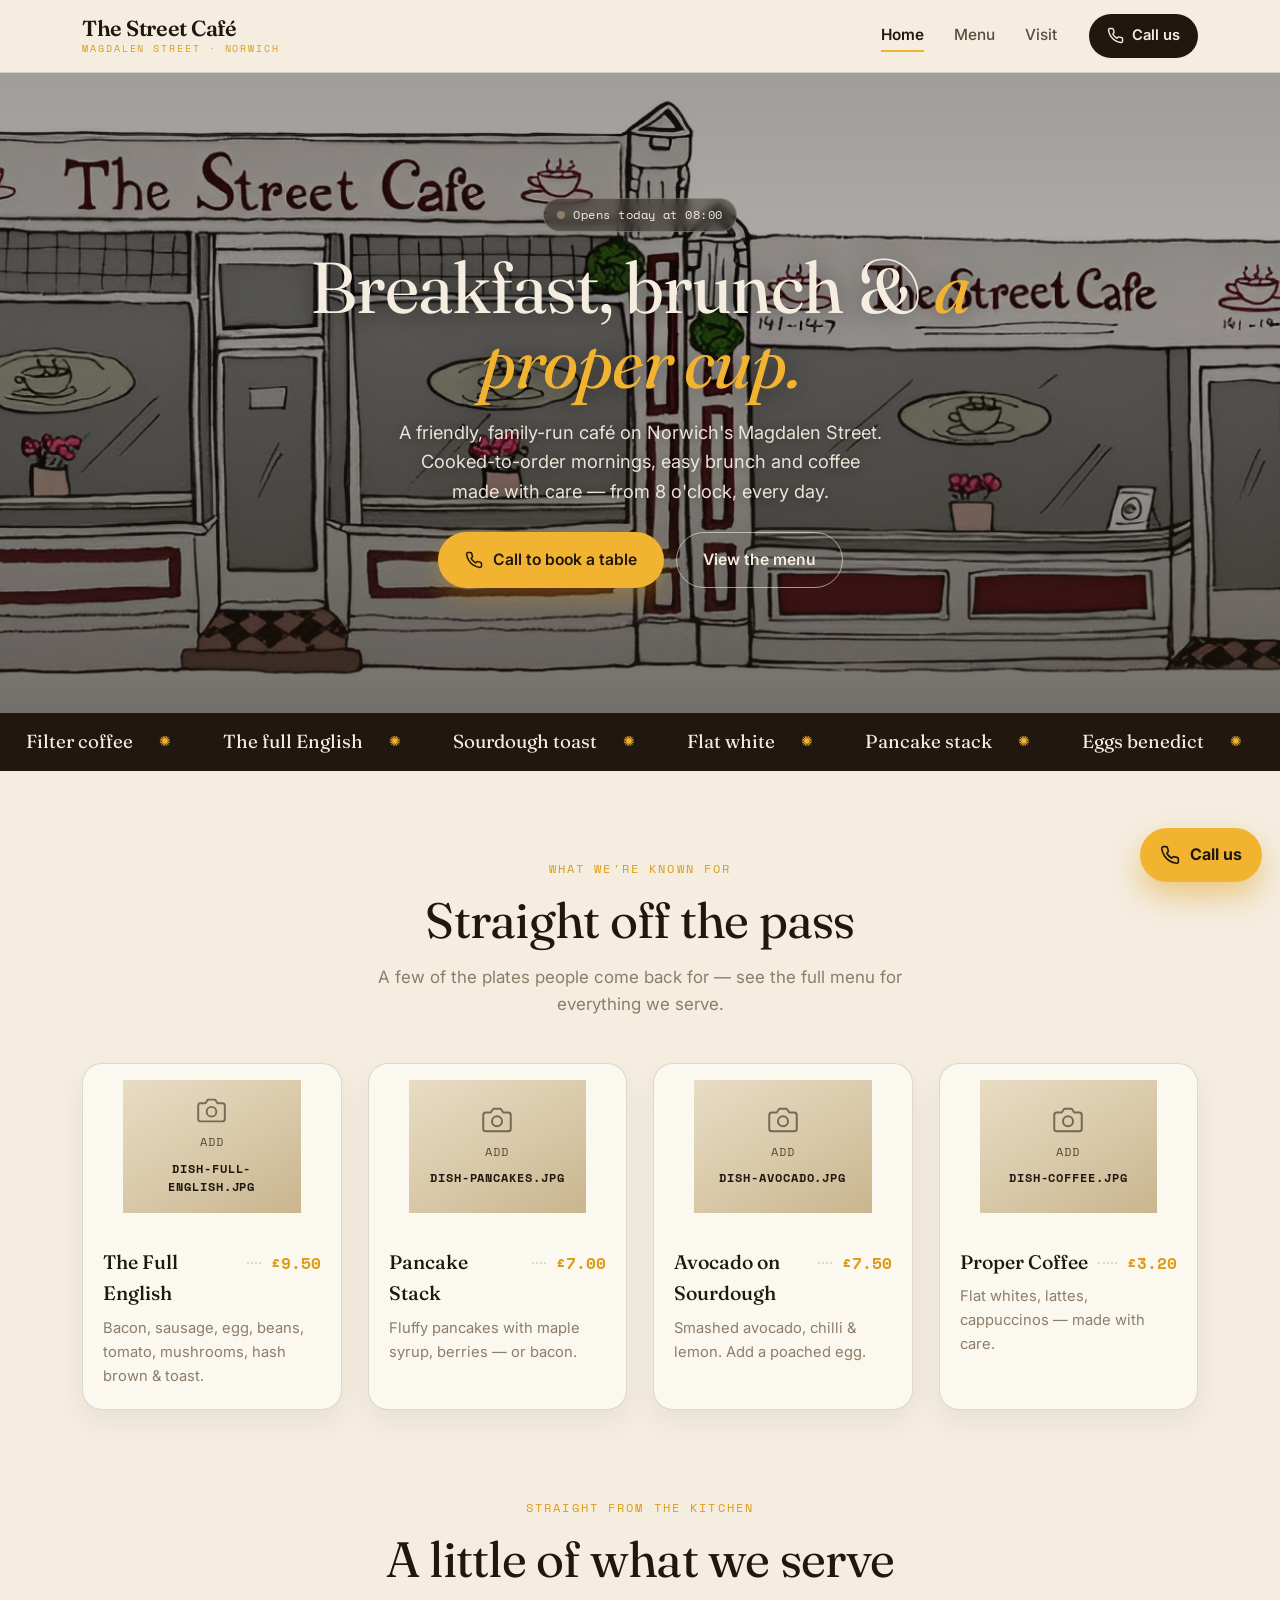
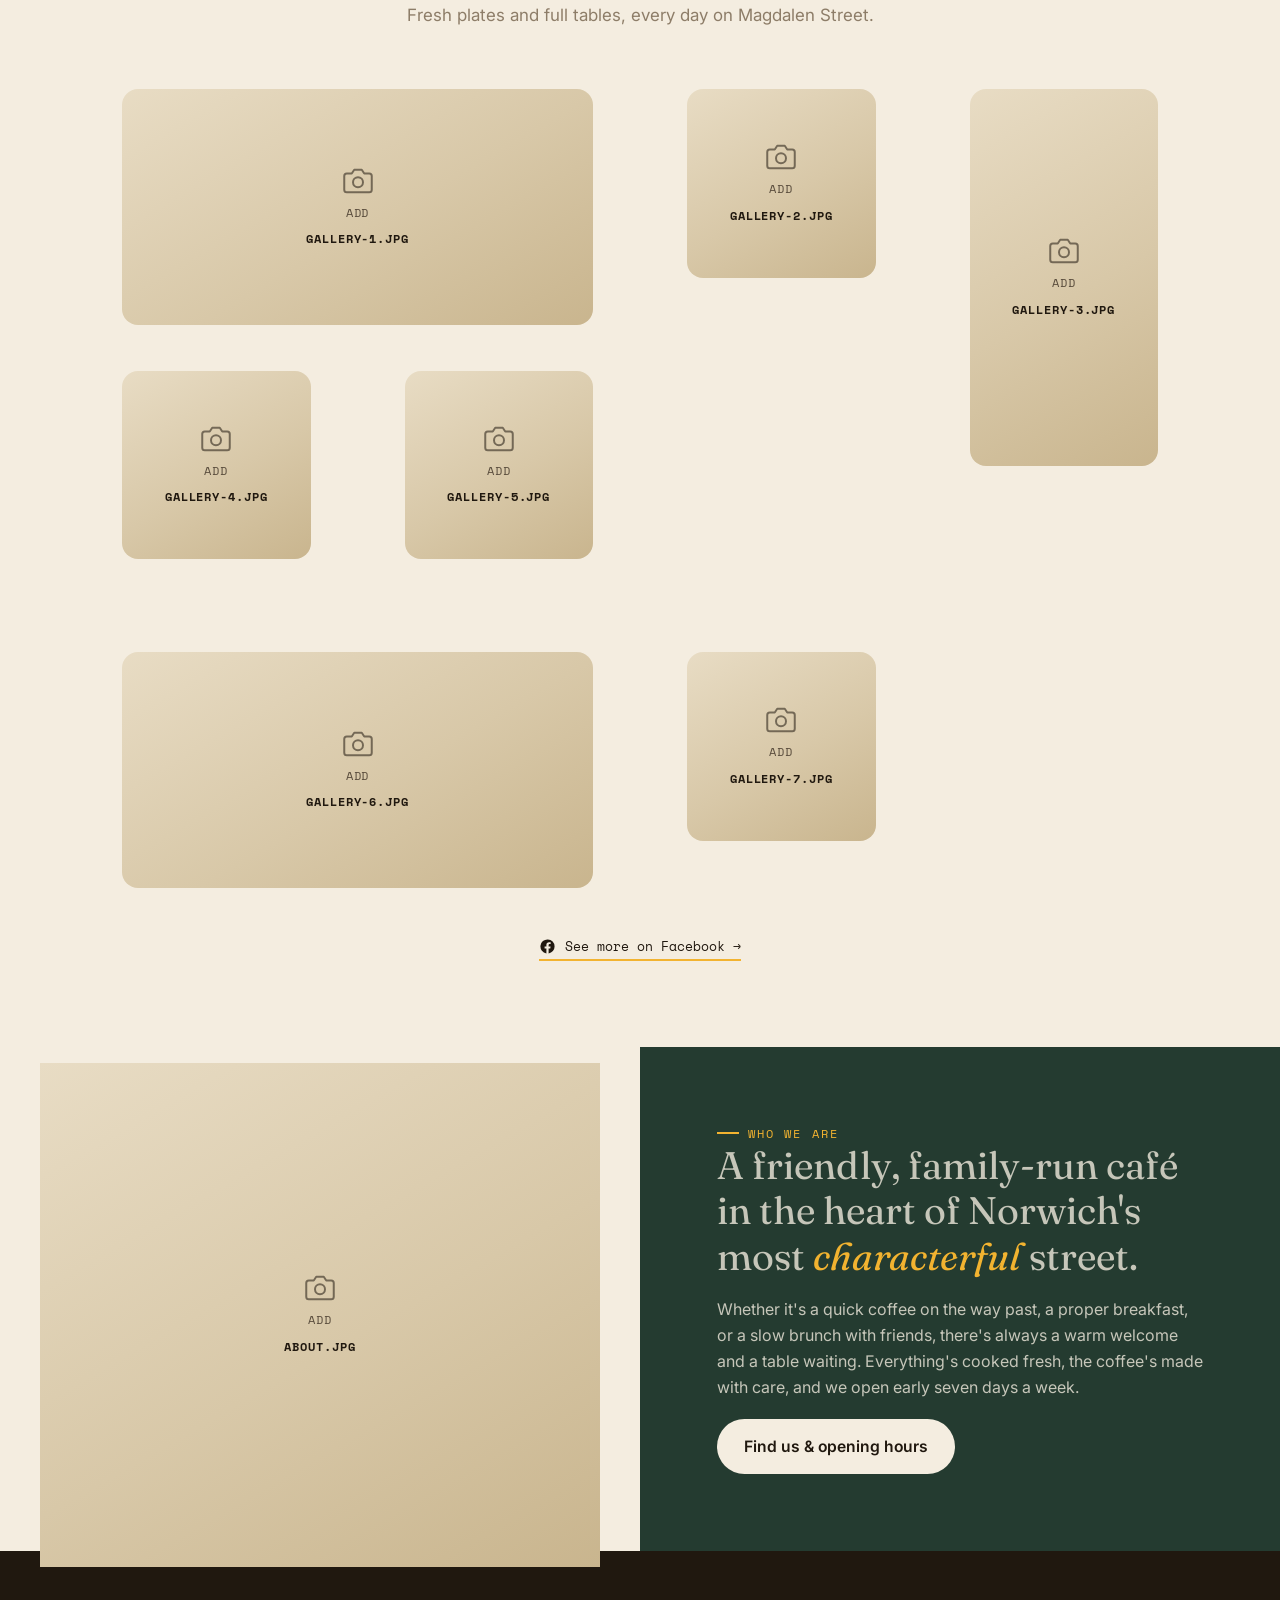
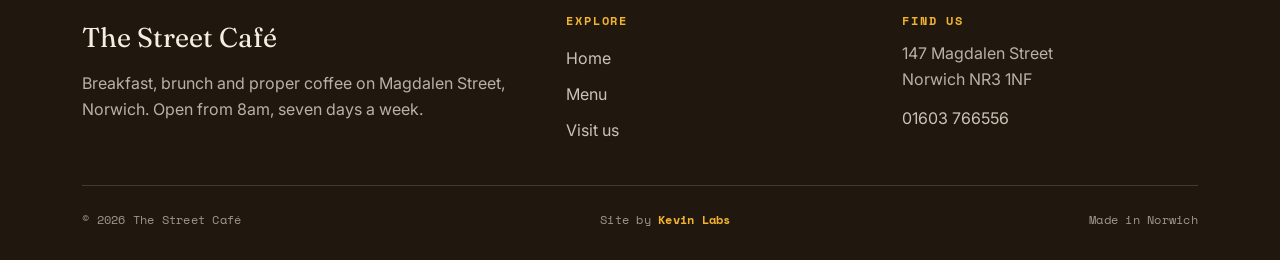
==== index.html @ 149cb6dc "The Street Café — initial preview build (3-page photo-led café site) Co-Authored-By: Claude Opus 4.8" ====
<!doctype html>
<html lang="en-GB">
<head>
  <meta charset="utf-8">
  <meta name="viewport" content="width=device-width, initial-scale=1">
  <title>The Street Café — Breakfast &amp; Brunch on Magdalen Street, Norwich</title>
  <meta name="description" content="The Street Café on Magdalen Street, Norwich — proper coffee, all-day breakfast and fresh brunch, served 8am till 2pm. Pop in, or call 01603 766556.">
  <meta name="theme-color" content="#243b30">
  <link rel="icon" href="assets/favicon.svg">

  <meta property="og:title" content="The Street Café — Norwich">
  <meta property="og:description" content="Breakfast, brunch and proper coffee on Magdalen Street, Norwich.">
  <meta property="og:type" content="website">
  <meta property="og:locale" content="en_GB">

  <link rel="preconnect" href="https://fonts.googleapis.com">
  <link rel="preconnect" href="https://fonts.gstatic.com" crossorigin>
  <link href="https://fonts.googleapis.com/css2?family=Fraunces:ital,opsz,wght@0,9..144,400;0,9..144,500;0,9..144,600;1,9..144,400;1,9..144,500&family=Inter:wght@400;500;600;700&family=Space+Mono:wght@400;700&display=swap" rel="stylesheet">
  <link rel="stylesheet" href="styles.css?v=3">
</head>
<body>

<!-- ============ Header ============ -->
<header class="sc-header">
  <div class="sc-headerInner">
    <a href="index.html" class="sc-logo" aria-label="The Street Café — home">
      <span class="sc-logoMark">The Street Café</span>
      <span class="sc-logoSub">Magdalen Street · Norwich</span>
    </a>
    <nav class="sc-nav" id="nav" aria-label="Primary">
      <a href="index.html" class="sc-navLink is-active">Home</a>
      <a href="menu.html" class="sc-navLink">Menu</a>
      <a href="visit.html" class="sc-navLink">Visit</a>
    </nav>
    <a class="sc-callBtn" href="tel:+441603766556" aria-label="Call The Street Café on 01603 766556">
      <svg viewBox="0 0 24 24" fill="none" stroke="currentColor" stroke-width="2" stroke-linecap="round" stroke-linejoin="round" aria-hidden="true"><path d="M22 16.92v3a2 2 0 0 1-2.18 2 19.79 19.79 0 0 1-8.63-3.07 19.5 19.5 0 0 1-6-6 19.79 19.79 0 0 1-3.07-8.67A2 2 0 0 1 4.11 2h3a2 2 0 0 1 2 1.72 12.84 12.84 0 0 0 .7 2.81 2 2 0 0 1-.45 2.11L8.09 9.91a16 16 0 0 0 6 6l1.27-1.27a2 2 0 0 1 2.11-.45 12.84 12.84 0 0 0 2.81.7A2 2 0 0 1 22 16.92z"/></svg>
      <span>Call us</span>
    </a>
    <button class="sc-burger" id="burger" type="button" aria-label="Open menu" aria-expanded="false" aria-controls="nav">
      <svg viewBox="0 0 24 24" fill="none" stroke="currentColor" stroke-width="2" stroke-linecap="round" aria-hidden="true"><line x1="3" y1="6" x2="21" y2="6"/><line x1="3" y1="12" x2="21" y2="12"/><line x1="3" y1="18" x2="21" y2="18"/></svg>
    </button>
  </div>
</header>

<!-- ============ Hero (illustration behind text) ============ -->
<section class="sc-hero">
  <div class="sc-heroBg">
    <img src="assets/photos/hero.jpg?v=2" alt="The Street Café shopfront on Magdalen Street, Norwich" fetchpriority="high">
  </div>
  <div class="sc-heroInner">
    <span class="sc-status sc-status--onPhoto sc-heroStatus" data-status><span class="sc-statusDot"></span><span data-status-text>Checking hours…</span></span>
    <h1 class="sc-heroTitle">Breakfast, brunch &amp; <em>a proper cup.</em></h1>
    <p class="sc-heroSub">A friendly, family-run café on Norwich's Magdalen Street. Cooked-to-order mornings, easy brunch and coffee made with care — from 8 o'clock, every day.</p>
    <div class="sc-heroCtas">
      <a class="sc-btn sc-btnPrimary" href="tel:+441603766556">
        <svg viewBox="0 0 24 24" fill="none" stroke="currentColor" stroke-width="2" stroke-linecap="round" stroke-linejoin="round" aria-hidden="true"><path d="M22 16.92v3a2 2 0 0 1-2.18 2 19.79 19.79 0 0 1-8.63-3.07 19.5 19.5 0 0 1-6-6 19.79 19.79 0 0 1-3.07-8.67A2 2 0 0 1 4.11 2h3a2 2 0 0 1 2 1.72 12.84 12.84 0 0 0 .7 2.81 2 2 0 0 1-.45 2.11L8.09 9.91a16 16 0 0 0 6 6l1.27-1.27a2 2 0 0 1 2.11-.45 12.84 12.84 0 0 0 2.81.7A2 2 0 0 1 22 16.92z"/></svg>
        Call to book a table
      </a>
      <a class="sc-btn sc-btnGhostLight" href="menu.html">View the menu</a>
    </div>
  </div>
</section>

<!-- ============ Ticker ============ -->
<div class="sc-ticker" aria-hidden="true">
  <div class="sc-tickerTrack">
    <span>Filter coffee</span><span>The full English</span><span>Sourdough toast</span><span>Flat white</span><span>Pancake stack</span><span>Eggs benedict</span><span>Fresh OJ</span><span>Smashed avocado</span>
    <span>Filter coffee</span><span>The full English</span><span>Sourdough toast</span><span>Flat white</span><span>Pancake stack</span><span>Eggs benedict</span><span>Fresh OJ</span><span>Smashed avocado</span>
  </div>
</div>

<!-- ============ Signature dishes ============ -->
<section class="sc-section">
  <div class="sc-wrap">
    <div class="sc-secHead sc-secHead--center">
      <span class="sc-kicker">What we're known for</span>
      <h2 class="sc-secTitle">Straight off the pass</h2>
      <p class="sc-secSub">A few of the plates people come back for — see the full menu for everything we serve.</p>
    </div>
    <div class="sc-dishGrid">
      <article class="sc-dish">
        <figure class="sc-shot"><img class="sc-shotImg" src="assets/photos/dish-full-english.jpg" alt="The full English breakfast" loading="lazy"><figcaption class="sc-shotPh">Add <b>dish-full-english.jpg</b></figcaption></figure>
        <div class="sc-dishBody"><div class="sc-dishTop"><span class="nm">The Full English</span><span class="lead"></span><span class="pr">£9.50</span></div><p class="sc-dishDesc">Bacon, sausage, egg, beans, tomato, mushrooms, hash brown &amp; toast.</p></div>
      </article>
      <article class="sc-dish">
        <figure class="sc-shot"><img class="sc-shotImg" src="assets/photos/dish-pancakes.jpg" alt="Stack of pancakes" loading="lazy"><figcaption class="sc-shotPh">Add <b>dish-pancakes.jpg</b></figcaption></figure>
        <div class="sc-dishBody"><div class="sc-dishTop"><span class="nm">Pancake Stack</span><span class="lead"></span><span class="pr">£7.00</span></div><p class="sc-dishDesc">Fluffy pancakes with maple syrup, berries — or bacon.</p></div>
      </article>
      <article class="sc-dish">
        <figure class="sc-shot"><img class="sc-shotImg" src="assets/photos/dish-avocado.jpg" alt="Smashed avocado on sourdough" loading="lazy"><figcaption class="sc-shotPh">Add <b>dish-avocado.jpg</b></figcaption></figure>
        <div class="sc-dishBody"><div class="sc-dishTop"><span class="nm">Avocado on Sourdough</span><span class="lead"></span><span class="pr">£7.50</span></div><p class="sc-dishDesc">Smashed avocado, chilli &amp; lemon. Add a poached egg.</p></div>
      </article>
      <article class="sc-dish">
        <figure class="sc-shot"><img class="sc-shotImg" src="assets/photos/dish-coffee.jpg" alt="A freshly made flat white" loading="lazy"><figcaption class="sc-shotPh">Add <b>dish-coffee.jpg</b></figcaption></figure>
        <div class="sc-dishBody"><div class="sc-dishTop"><span class="nm">Proper Coffee</span><span class="lead"></span><span class="pr">£3.20</span></div><p class="sc-dishDesc">Flat whites, lattes, cappuccinos — made with care.</p></div>
      </article>
    </div>
  </div>
</section>

<!-- ============ Gallery (Facebook feed feel) ============ -->
<section class="sc-section sc-section--tight">
  <div class="sc-wrap">
    <div class="sc-secHead sc-secHead--center">
      <span class="sc-kicker">Straight from the kitchen</span>
      <h2 class="sc-secTitle">A little of what we serve</h2>
      <p class="sc-secSub">Fresh plates and full tables, every day on Magdalen Street.</p>
    </div>
    <div class="sc-gallery">
      <figure class="sc-shot is-wide"><img class="sc-shotImg" src="assets/photos/gallery-1.jpg" alt="At The Street Café" loading="lazy"><figcaption class="sc-shotPh">Add <b>gallery-1.jpg</b></figcaption></figure>
      <figure class="sc-shot"><img class="sc-shotImg" src="assets/photos/gallery-2.jpg" alt="At The Street Café" loading="lazy"><figcaption class="sc-shotPh">Add <b>gallery-2.jpg</b></figcaption></figure>
      <figure class="sc-shot is-tall"><img class="sc-shotImg" src="assets/photos/gallery-3.jpg" alt="At The Street Café" loading="lazy"><figcaption class="sc-shotPh">Add <b>gallery-3.jpg</b></figcaption></figure>
      <figure class="sc-shot"><img class="sc-shotImg" src="assets/photos/gallery-4.jpg" alt="At The Street Café" loading="lazy"><figcaption class="sc-shotPh">Add <b>gallery-4.jpg</b></figcaption></figure>
      <figure class="sc-shot"><img class="sc-shotImg" src="assets/photos/gallery-5.jpg" alt="At The Street Café" loading="lazy"><figcaption class="sc-shotPh">Add <b>gallery-5.jpg</b></figcaption></figure>
      <figure class="sc-shot is-wide"><img class="sc-shotImg" src="assets/photos/gallery-6.jpg" alt="At The Street Café" loading="lazy"><figcaption class="sc-shotPh">Add <b>gallery-6.jpg</b></figcaption></figure>
      <figure class="sc-shot"><img class="sc-shotImg" src="assets/photos/gallery-7.jpg" alt="At The Street Café" loading="lazy"><figcaption class="sc-shotPh">Add <b>gallery-7.jpg</b></figcaption></figure>
    </div>
    <div class="sc-galleryFoot">
      <a class="sc-fbLink" href="https://www.facebook.com/norwichstreetcafe96/" target="_blank" rel="noopener">
        <svg viewBox="0 0 24 24" fill="currentColor" aria-hidden="true"><path d="M22 12a10 10 0 1 0-11.56 9.88v-6.99H7.9V12h2.54V9.8c0-2.5 1.49-3.89 3.78-3.89 1.09 0 2.24.2 2.24.2v2.46h-1.26c-1.24 0-1.63.77-1.63 1.56V12h2.78l-.44 2.89h-2.34v6.99A10 10 0 0 0 22 12z"/></svg>
        See more on Facebook →
      </a>
    </div>
  </div>
</section>

<!-- ============ About (photo + text split) ============ -->
<section class="sc-split sc-split--forest">
  <figure class="sc-shot"><img class="sc-shotImg" src="assets/photos/about.jpg" alt="Inside The Street Café" loading="lazy"><figcaption class="sc-shotPh">Add <b>about.jpg</b></figcaption></figure>
  <div class="sc-splitText">
    <span class="sc-kicker">Who we are</span>
    <p class="sc-splitQuote">A friendly, family-run café in the heart of Norwich's most <em>characterful</em> street.</p>
    <p>Whether it's a quick coffee on the way past, a proper breakfast, or a slow brunch with friends, there's always a warm welcome and a table waiting. Everything's cooked fresh, the coffee's made with care, and we open early seven days a week.</p>
    <div><a class="sc-btn sc-btnLight" href="visit.html">Find us &amp; opening hours</a></div>
  </div>
</section>

<!-- ============ Footer ============ -->
<footer class="sc-footer">
  <div class="sc-wrap">
    <div class="sc-footerCols">
      <div class="sc-footerCol">
        <div class="sc-footerWordmark">The Street Café</div>
        <p>Breakfast, brunch and proper coffee on Magdalen Street, Norwich. Open from 8am, seven days a week.</p>
      </div>
      <div class="sc-footerCol">
        <h4>Explore</h4>
        <a href="index.html">Home</a>
        <a href="menu.html">Menu</a>
        <a href="visit.html">Visit us</a>
      </div>
      <div class="sc-footerCol">
        <h4>Find us</h4>
        <p>147 Magdalen Street<br>Norwich NR3 1NF</p>
        <p><a href="tel:+441603766556">01603 766556</a></p>
      </div>
    </div>
    <div class="sc-footerBase">
      <span>© <span id="year"></span> The Street Café</span>
      <span class="sc-credit">Site by <a href="https://kevwebdesign.com" target="_blank" rel="noopener">Kevin Labs</a></span>
      <span>Made in Norwich</span>
    </div>
  </div>
</footer>

<!-- ============ Floating call button ============ -->
<a class="sc-fab" href="tel:+441603766556" aria-label="Call The Street Café">
  <svg viewBox="0 0 24 24" fill="none" stroke="currentColor" stroke-width="2" stroke-linecap="round" stroke-linejoin="round" aria-hidden="true"><path d="M22 16.92v3a2 2 0 0 1-2.18 2 19.79 19.79 0 0 1-8.63-3.07 19.5 19.5 0 0 1-6-6 19.79 19.79 0 0 1-3.07-8.67A2 2 0 0 1 4.11 2h3a2 2 0 0 1 2 1.72 12.84 12.84 0 0 0 .7 2.81 2 2 0 0 1-.45 2.11L8.09 9.91a16 16 0 0 0 6 6l1.27-1.27a2 2 0 0 1 2.11-.45 12.84 12.84 0 0 0 2.81.7A2 2 0 0 1 22 16.92z"/></svg>
  Call us
</a>

<script src="app.js?v=3"></script>
</body>
</html>
---- styles.css ----
/* ============================================================
   The Street Café — Norwich
   Photo-led, editorial café site. Prefix: sc-
   Cream paper · bottle-green · egg-yolk amber
   Fraunces (display) · Inter (body) · Space Mono (labels/prices)
   ============================================================ */

:root {
  --paper:     #f4ede0;
  --paper-2:   #ece1cf;
  --card:      #fbf8f0;
  --ink:       #20180f;
  --ink-soft:  #5a4d3d;
  --muted:     #8d7d68;
  --yolk:      #f2b330;
  --yolk-d:    #dd9c14;
  --forest:    #243b30;
  --forest-2:  #1c2f26;
  --sage:      #7c8a6a;
  --line:      rgba(32, 24, 15, .14);
  --line-2:    rgba(32, 24, 15, .08);

  --maxw:      1160px;
  --radius:    20px;
  --radius-lg: 30px;

  --serif: "Fraunces", Georgia, "Times New Roman", serif;
  --sans:  "Inter", system-ui, -apple-system, "Segoe UI", Roboto, sans-serif;
  --mono:  "Space Mono", ui-monospace, "Cascadia Mono", Consolas, monospace;
}

* { box-sizing: border-box; }
html { scroll-behavior: smooth; }

body {
  margin: 0;
  font-family: var(--sans);
  color: var(--ink);
  background-color: var(--paper);
  line-height: 1.62;
  -webkit-font-smoothing: antialiased;
  text-rendering: optimizeLegibility;
}

img { max-width: 100%; display: block; }
a { color: inherit; }

h1, h2, h3, h4 {
  font-family: var(--serif);
  font-weight: 500;
  line-height: 1.04;
  letter-spacing: -.015em;
  margin: 0;
}
em { font-style: italic; }

.sc-wrap { max-width: var(--maxw); margin: 0 auto; padding: 0 22px; }

/* ---------- Mono label / kicker ---------- */
.sc-kicker {
  font-family: var(--mono);
  font-size: .74rem;
  letter-spacing: .18em;
  text-transform: uppercase;
  color: var(--yolk-d);
  display: inline-flex;
  align-items: center;
  gap: 9px;
}
.sc-kicker::before { content: ""; width: 22px; height: 2px; background: var(--yolk-d); display: inline-block; }
.sc-num { font-family: var(--mono); font-size: .8rem; color: var(--yolk-d); letter-spacing: .1em; }

/* ---------- Buttons ---------- */
.sc-btn {
  display: inline-flex; align-items: center; gap: 10px;
  padding: 14px 26px; border-radius: 999px;
  font-family: var(--sans); font-weight: 600; font-size: .98rem;
  text-decoration: none; border: 1.5px solid transparent; cursor: pointer;
  transition: transform .16s ease, box-shadow .16s ease, background .16s ease, color .16s ease;
}
.sc-btn svg { width: 18px; height: 18px; }
.sc-btn:active { transform: translateY(1px); }
.sc-btnPrimary { background: var(--yolk); color: var(--ink); box-shadow: 0 10px 24px rgba(221, 156, 20, .32); }
.sc-btnPrimary:hover { background: var(--yolk-d); transform: translateY(-2px); }
.sc-btnOutline { background: transparent; color: var(--ink); border-color: var(--ink); }
.sc-btnOutline:hover { background: var(--ink); color: var(--paper); }
.sc-btnLight { background: var(--paper); color: var(--ink); }
.sc-btnLight:hover { background: #fff; transform: translateY(-2px); }
.sc-btnOnPhoto { background: var(--paper); color: var(--ink); }
.sc-btnOnPhoto:hover { background: #fff; transform: translateY(-2px); }
.sc-btnGhostLight { background: transparent; color: var(--paper); border-color: rgba(244,237,224,.6); }
.sc-btnGhostLight:hover { background: rgba(244,237,224,.14); border-color: var(--paper); }

/* ---------- Status chip ---------- */
.sc-status {
  display: inline-flex; align-items: center; gap: 8px;
  font-family: var(--mono); font-size: .76rem; letter-spacing: .04em;
  color: var(--ink-soft); background: var(--card); border: 1px solid var(--line);
  padding: 6px 13px; border-radius: 999px;
}
.sc-status--onPhoto { color: var(--paper); background: rgba(32,24,15,.42); border-color: rgba(244,237,224,.25); backdrop-filter: blur(4px); }
.sc-statusDot { width: 8px; height: 8px; border-radius: 50%; background: var(--muted); }
.sc-status.is-open .sc-statusDot { background: #5ec46a; animation: pulse 2.2s infinite; }
@keyframes pulse {
  0%   { box-shadow: 0 0 0 0 rgba(94, 196, 106, .5); }
  70%  { box-shadow: 0 0 0 7px rgba(94, 196, 106, 0); }
  100% { box-shadow: 0 0 0 0 rgba(94, 196, 106, 0); }
}

/* ============================================================
   Photo system — graceful drop-in placeholders
   <figure class="sc-shot"><img class="sc-shotImg" ...><figcaption class="sc-shotPh">…</figcaption></figure>
   JS adds .is-missing to the figure when the image file isn't there yet.
   ============================================================ */
.sc-shot {
  position: relative;
  overflow: hidden;
  background: linear-gradient(150deg, #e8dcc4, #d8c8a8 55%, #c9b58e);
}
.sc-shotImg { width: 100%; height: 100%; object-fit: cover; display: block; }
.sc-shotPh {
  position: absolute; inset: 0;
  display: none;
  flex-direction: column; align-items: center; justify-content: center; gap: 8px;
  text-align: center; padding: 16px;
  font-family: var(--mono); font-size: .72rem; letter-spacing: .08em;
  text-transform: uppercase; color: var(--ink-soft);
}
.sc-shotPh b { color: var(--ink); }
.sc-shotPh::before {
  content: "";
  width: 34px; height: 30px;
  background: no-repeat center/contain
    url("data:image/svg+xml,%3Csvg xmlns='http://www.w3.org/2000/svg' viewBox='0 0 24 24' fill='none' stroke='%2320180f' stroke-width='1.6' stroke-linecap='round' stroke-linejoin='round'%3E%3Cpath d='M23 19a2 2 0 0 1-2 2H3a2 2 0 0 1-2-2V8a2 2 0 0 1 2-2h4l2-3h6l2 3h4a2 2 0 0 1 2 2z'/%3E%3Ccircle cx='12' cy='13' r='4'/%3E%3C/svg%3E");
  opacity: .55;
}
.sc-shot.is-missing .sc-shotImg { display: none; }
.sc-shot.is-missing .sc-shotPh { display: flex; }

/* ============================================================
   Header
   ============================================================ */
.sc-header {
  position: sticky; top: 0; z-index: 50;
  background: rgba(244, 237, 224, .86); backdrop-filter: blur(12px);
  border-bottom: 1px solid var(--line);
}
.sc-headerInner { max-width: var(--maxw); margin: 0 auto; padding: 14px 22px; display: flex; align-items: center; gap: 18px; }
.sc-logo { display: flex; flex-direction: column; text-decoration: none; line-height: 1; margin-right: auto; }
.sc-logoMark { font-family: var(--serif); font-weight: 600; font-size: 1.36rem; color: var(--ink); letter-spacing: -.02em; }
.sc-logoSub { font-family: var(--mono); font-size: .6rem; letter-spacing: .2em; text-transform: uppercase; color: var(--yolk-d); margin-top: 4px; }

.sc-nav { display: flex; align-items: center; gap: 2px; }
.sc-navLink { position: relative; text-decoration: none; color: var(--ink-soft); font-weight: 500; font-size: .96rem; padding: 8px 14px; border-radius: 999px; transition: color .15s ease; }
.sc-navLink::after { content: ""; position: absolute; left: 14px; right: 14px; bottom: 4px; height: 2px; background: var(--yolk); transform: scaleX(0); transform-origin: left; transition: transform .2s ease; }
.sc-navLink:hover { color: var(--ink); }
.sc-navLink:hover::after, .sc-navLink.is-active::after { transform: scaleX(1); }
.sc-navLink.is-active { color: var(--ink); font-weight: 600; }

.sc-callBtn { display: inline-flex; align-items: center; gap: 8px; background: var(--ink); color: var(--paper); text-decoration: none; padding: 10px 18px; border-radius: 999px; font-weight: 600; font-size: .92rem; transition: background .15s ease; }
.sc-callBtn:hover { background: var(--forest); }
.sc-callBtn svg { width: 17px; height: 17px; }
.sc-burger { display: none; background: none; border: 0; padding: 8px; cursor: pointer; color: var(--ink); }
.sc-burger svg { width: 26px; height: 26px; }

/* ============================================================
   Hero — illustration behind the text
   ============================================================ */
.sc-hero {
  position: relative;
  min-height: min(74vh, 640px);
  display: flex;
  align-items: center;
  justify-content: center;
  text-align: center;
  overflow: hidden;
  background: #d8ccb2;
}
.sc-heroBg { position: absolute; inset: 0; z-index: 0; }
.sc-heroBg img { width: 100%; height: 100%; object-fit: cover; object-position: center 42%; }
.sc-hero::after {
  content: "";
  position: absolute; inset: 0; z-index: 1;
  background: linear-gradient(180deg, rgba(28,22,14,.42) 0%, rgba(28,22,14,.34) 40%, rgba(28,22,14,.62) 100%);
}
.sc-heroInner { position: relative; z-index: 2; max-width: 720px; margin: 0 auto; padding: 70px 22px; color: var(--paper); }
.sc-heroInner .sc-kicker { color: var(--yolk); }
.sc-heroStatus { margin-bottom: 18px; }
.sc-heroTitle { font-size: clamp(2.5rem, 6vw, 4.5rem); font-weight: 400; margin: 0 0 18px; text-shadow: 0 2px 24px rgba(0,0,0,.45); }
.sc-heroTitle em { color: var(--yolk); }
.sc-heroSub { font-size: 1.14rem; color: rgba(244,237,224,.94); max-width: 44ch; margin: 0 auto 26px; text-shadow: 0 1px 12px rgba(0,0,0,.4); }
.sc-heroCtas { display: flex; flex-wrap: wrap; gap: 12px; align-items: center; justify-content: center; }

/* ============================================================
   Ticker
   ============================================================ */
.sc-ticker { background: var(--ink); color: var(--paper); overflow: hidden; padding: 14px 0; white-space: nowrap; }
.sc-tickerTrack { display: inline-flex; align-items: center; animation: marquee 34s linear infinite; }
.sc-tickerTrack span { font-family: var(--serif); font-size: 1.18rem; padding: 0 26px; display: inline-flex; align-items: center; gap: 26px; }
.sc-tickerTrack span::after { content: "✺"; color: var(--yolk); font-size: .9rem; }
@keyframes marquee { from { transform: translateX(0); } to { transform: translateX(-50%); } }

/* ============================================================
   Section scaffolding
   ============================================================ */
.sc-section { padding: 84px 0; }
.sc-section--forest { background: var(--forest); color: var(--paper); }
.sc-section--tight { padding-top: 0; }
.sc-secHead { max-width: 680px; margin: 0 auto 44px; }
.sc-secHead--center { text-align: center; }
.sc-secTitle { font-size: clamp(2.1rem, 4.4vw, 3.1rem); font-weight: 400; margin: 14px 0 12px; }
.sc-secSub { color: var(--muted); font-size: 1.06rem; max-width: 52ch; }
.sc-secHead--center .sc-secSub { margin-inline: auto; }
.sc-secHead--center .sc-kicker { gap: 0; }
.sc-secHead--center .sc-kicker::before { display: none; }

/* ============================================================
   Dish photo cards (home favourites + menu)
   ============================================================ */
.sc-dishGrid { display: grid; grid-template-columns: repeat(auto-fill, minmax(248px, 1fr)); gap: 26px; }
.sc-dish {
  display: flex; flex-direction: column;
  background: var(--card); border: 1px solid var(--line); border-radius: var(--radius);
  overflow: hidden; box-shadow: 0 12px 30px rgba(32,24,15,.06);
  transition: transform .18s ease, box-shadow .18s ease;
}
.sc-dish:hover { transform: translateY(-4px); box-shadow: 0 22px 44px rgba(32,24,15,.12); }
.sc-dish .sc-shot { aspect-ratio: 4 / 3; }
.sc-dishBody { padding: 18px 20px 20px; display: flex; flex-direction: column; flex: 1; }
.sc-dishTop { display: flex; align-items: baseline; gap: 10px; }
.sc-dishTop .nm { font-family: var(--serif); font-size: 1.22rem; font-weight: 500; color: var(--ink); }
.sc-dishTop .lead { flex: 1; border-bottom: 2px dotted var(--line); transform: translateY(-5px); min-width: 14px; }
.sc-dishTop .pr { font-family: var(--mono); font-weight: 700; color: var(--yolk-d); }
.sc-dishDesc { color: var(--muted); font-size: .92rem; margin: 7px 0 0; }

/* Tags */
.sc-tag { display: inline-block; font-family: var(--mono); font-size: .58rem; font-weight: 700; letter-spacing: .06em; padding: 2px 6px; border-radius: 5px; margin-left: 6px; vertical-align: middle; transform: translateY(-1px); }
.sc-tag--v  { background: #e3ecd4; color: #4f6132; }
.sc-tag--vg { background: #d4ecd9; color: #2f6b41; }
.sc-tag--gf { background: #f3e6c6; color: #8a6516; }

/* ============================================================
   Gallery — "straight from our kitchen" (Facebook-feed feel)
   ============================================================ */
.sc-gallery { display: grid; grid-template-columns: repeat(4, 1fr); grid-auto-rows: 1fr; gap: 14px; }
.sc-gallery .sc-shot { border-radius: 16px; aspect-ratio: 1; }
.sc-gallery .sc-shot.is-wide { grid-column: span 2; aspect-ratio: 2 / 1; }
.sc-gallery .sc-shot.is-tall { grid-row: span 2; aspect-ratio: 1 / 2; }
.sc-galleryFoot { text-align: center; margin-top: 32px; }
.sc-galleryFoot .sc-kicker { justify-content: center; }
.sc-fbLink { display: inline-flex; align-items: center; gap: 9px; font-family: var(--mono); font-size: .82rem; color: var(--ink); text-decoration: none; border-bottom: 2px solid var(--yolk); padding-bottom: 2px; }
.sc-fbLink:hover { color: var(--yolk-d); }
.sc-fbLink svg { width: 17px; height: 17px; }

/* ============================================================
   Split feature (about) — photo + text
   ============================================================ */
.sc-split { display: grid; grid-template-columns: 1fr 1fr; }
.sc-split .sc-shot { min-height: 100%; }
.sc-splitText { padding: clamp(40px, 6vw, 84px); display: flex; flex-direction: column; justify-content: center; }
.sc-split--forest .sc-splitText { background: var(--forest); color: var(--paper); }
.sc-split--forest .sc-kicker { color: var(--yolk); }
.sc-split--forest .sc-kicker::before { background: var(--yolk); }
.sc-splitQuote { font-family: var(--serif); font-size: clamp(1.7rem, 3.2vw, 2.4rem); line-height: 1.18; font-weight: 400; margin: 16px 0 20px; }
.sc-splitQuote em { color: var(--yolk); }
.sc-split--forest .sc-splitText p { color: rgba(244,237,224,.78); margin: 0 0 18px; }

/* ============================================================
   Page hero (menu / visit)
   ============================================================ */
.sc-pageHero { text-align: center; padding: 60px 22px 50px; border-bottom: 1px solid var(--line); }
.sc-pageHero .sc-kicker { justify-content: center; }
.sc-pageHero h1 { font-size: clamp(2.6rem, 5.6vw, 4rem); font-weight: 400; margin: 14px 0 14px; }
.sc-pageHero p { color: var(--ink-soft); max-width: 50ch; margin: 0 auto; font-size: 1.06rem; }

/* ============================================================
   Menu page
   ============================================================ */
.sc-menuNote { text-align: center; font-family: var(--mono); color: var(--muted); font-size: .8rem; margin: 0 auto 48px; max-width: 70ch; line-height: 1.9; }
.sc-menuSection { margin-bottom: 56px; }
.sc-menuSecHead { display: flex; align-items: baseline; gap: 16px; margin-bottom: 28px; }
.sc-menuSecHead h2 { font-size: 1.9rem; font-weight: 400; }
.sc-menuSecHead .sc-when { font-family: var(--mono); font-size: .76rem; letter-spacing: .12em; text-transform: uppercase; color: var(--muted); margin-left: auto; }

/* Simple text list (drinks) */
.sc-menuList { display: grid; grid-template-columns: 1fr 1fr; gap: 2px 56px; }
.sc-mItem { padding: 14px 0; border-bottom: 1px solid var(--line-2); }
.sc-mTop { display: flex; align-items: baseline; gap: 10px; }
.sc-mTop .nm { font-weight: 600; font-size: 1.06rem; color: var(--ink); }
.sc-mTop .lead { flex: 1; border-bottom: 2px dotted var(--line); transform: translateY(-5px); min-width: 16px; }
.sc-mTop .pr { font-family: var(--mono); font-weight: 700; color: var(--yolk-d); }

.sc-menuCta { text-align: center; background: var(--ink); color: var(--paper); border-radius: var(--radius-lg); padding: 52px 24px; margin-top: 12px; }
.sc-menuCta .sc-kicker { color: var(--yolk); justify-content: center; }
.sc-menuCta .sc-kicker::before { display: none; }
.sc-menuCta h2 { font-size: 2.1rem; font-weight: 400; margin: 10px 0 12px; }
.sc-menuCta p { color: rgba(244,237,224,.78); margin: 0 0 26px; }

/* ============================================================
   Visit page
   ============================================================ */
.sc-visitGrid { display: grid; grid-template-columns: 1fr 1fr; gap: 44px; align-items: start; }
.sc-infoCard { background: var(--card); border: 1px solid var(--line); border-radius: var(--radius); padding: 30px; box-shadow: 0 14px 36px rgba(32,24,15,.06); }
.sc-infoCard h3 { font-size: 1.4rem; font-weight: 400; margin-bottom: 16px; }
.sc-infoRow { display: flex; gap: 14px; padding: 13px 0; border-bottom: 1px solid var(--line-2); }
.sc-infoRow:last-child { border-bottom: 0; }
.sc-infoRow .ic { color: var(--yolk-d); flex-shrink: 0; margin-top: 2px; }
.sc-infoRow .ic svg { width: 20px; height: 20px; display: block; }
.sc-infoRow a { color: var(--ink); text-decoration: none; font-weight: 600; border-bottom: 2px solid var(--yolk); }
.sc-infoRow a:hover { color: var(--yolk-d); }
.sc-infoRow .sub { color: var(--muted); font-size: .9rem; }

.sc-hours { width: 100%; border-collapse: collapse; font-size: .98rem; }
.sc-hours th, .sc-hours td { text-align: left; padding: 11px 0; border-bottom: 1px solid var(--line-2); }
.sc-hours tr:last-child th, .sc-hours tr:last-child td { border-bottom: 0; }
.sc-hours th { font-weight: 500; color: var(--ink-soft); }
.sc-hours td { text-align: right; font-family: var(--mono); font-size: .9rem; color: var(--ink); }
.sc-hours tr.is-today th { color: var(--ink); font-weight: 700; }
.sc-hours tr.is-today td { color: var(--yolk-d); font-weight: 700; }
.sc-hours tr.is-today th::after { content: " · today"; font-family: var(--mono); font-size: .66rem; letter-spacing: .1em; text-transform: uppercase; color: var(--yolk-d); font-weight: 700; }

.sc-map { border-radius: var(--radius); overflow: hidden; border: 1px solid var(--line); box-shadow: 0 14px 36px rgba(32,24,15,.06); min-height: 360px; background: var(--paper-2); }
.sc-map iframe { width: 100%; height: 100%; min-height: 360px; border: 0; display: block; }

.sc-visitShots { display: grid; grid-template-columns: 1fr 1fr; gap: 14px; margin-top: 14px; }
.sc-visitShots .sc-shot { border-radius: var(--radius); aspect-ratio: 3 / 2; }

/* ============================================================
   Footer
   ============================================================ */
.sc-footer { background: var(--ink); color: var(--paper); padding: 64px 0 30px; }
.sc-footerCols { display: grid; grid-template-columns: 1.5fr 1fr 1fr; gap: 40px; padding-bottom: 36px; border-bottom: 1px solid rgba(244,237,224,.16); }
.sc-footerWordmark { font-family: var(--serif); font-size: 1.7rem; margin-bottom: 12px; }
.sc-footerCol p { color: rgba(244,237,224,.72); margin: 0 0 8px; }
.sc-footerCol h4 { font-family: var(--mono); font-size: .74rem; letter-spacing: .16em; text-transform: uppercase; margin-bottom: 14px; color: var(--yolk); font-weight: 700; }
.sc-footerCol a { display: block; color: rgba(244,237,224,.8); text-decoration: none; padding: 5px 0; transition: color .15s ease; }
.sc-footerCol a:hover { color: #fff; }
.sc-footerBase { display: flex; flex-wrap: wrap; justify-content: space-between; gap: 10px; padding-top: 24px; font-family: var(--mono); font-size: .78rem; color: rgba(244,237,224,.6); letter-spacing: .02em; }
.sc-credit a { color: var(--yolk); text-decoration: none; font-weight: 700; }
.sc-credit a:hover { text-decoration: underline; }

/* ============================================================
   Floating call button
   ============================================================ */
.sc-fab { position: fixed; right: 18px; bottom: 18px; z-index: 60; display: inline-flex; align-items: center; gap: 10px; background: var(--yolk); color: var(--ink); text-decoration: none; padding: 14px 20px; border-radius: 999px; font-weight: 700; box-shadow: 0 14px 30px rgba(221,156,20,.45); transition: transform .15s ease, background .15s ease; }
.sc-fab:hover { background: var(--yolk-d); transform: translateY(-2px); }
.sc-fab svg { width: 20px; height: 20px; }

/* ============================================================
   Responsive
   ============================================================ */
@media (max-width: 900px) {
  .sc-hero { min-height: 78vh; }
  .sc-gallery { grid-template-columns: repeat(2, 1fr); }
  .sc-gallery .sc-shot.is-wide, .sc-gallery .sc-shot.is-tall { grid-column: auto; grid-row: auto; aspect-ratio: 1; }
  .sc-split { grid-template-columns: 1fr; }
  .sc-split .sc-shot { aspect-ratio: 16 / 10; }
  .sc-menuList { grid-template-columns: 1fr; gap: 0; }
  .sc-visitGrid { grid-template-columns: 1fr; gap: 38px; }
  .sc-footerCols { grid-template-columns: 1fr 1fr; }

  .sc-nav { position: fixed; inset: 0 0 0 auto; width: min(80vw, 320px); flex-direction: column; align-items: stretch; background: var(--card); padding: 88px 22px 24px; gap: 4px; box-shadow: -22px 0 60px rgba(32,24,15,.2); transform: translateX(100%); transition: transform .26s ease; z-index: 45; }
  .sc-nav.is-open { transform: translateX(0); }
  .sc-navLink { padding: 15px 16px; font-size: 1.08rem; }
  .sc-navLink::after { display: none; }
  .sc-burger { display: inline-flex; order: 3; }
  .sc-callBtn span { display: none; }
  .sc-callBtn { padding: 10px; }
  .sc-callBtn svg { width: 20px; height: 20px; }
}

@media (max-width: 560px) {
  .sc-section { padding: 56px 0; }
  .sc-footerCols { grid-template-columns: 1fr; gap: 28px; }
  .sc-heroTitle { font-size: clamp(2.4rem, 9vw, 3.2rem); }
}

@media (prefers-reduced-motion: reduce) {
  *, *::before, *::after { scroll-behavior: auto !important; transition: none !important; animation: none !important; }
}
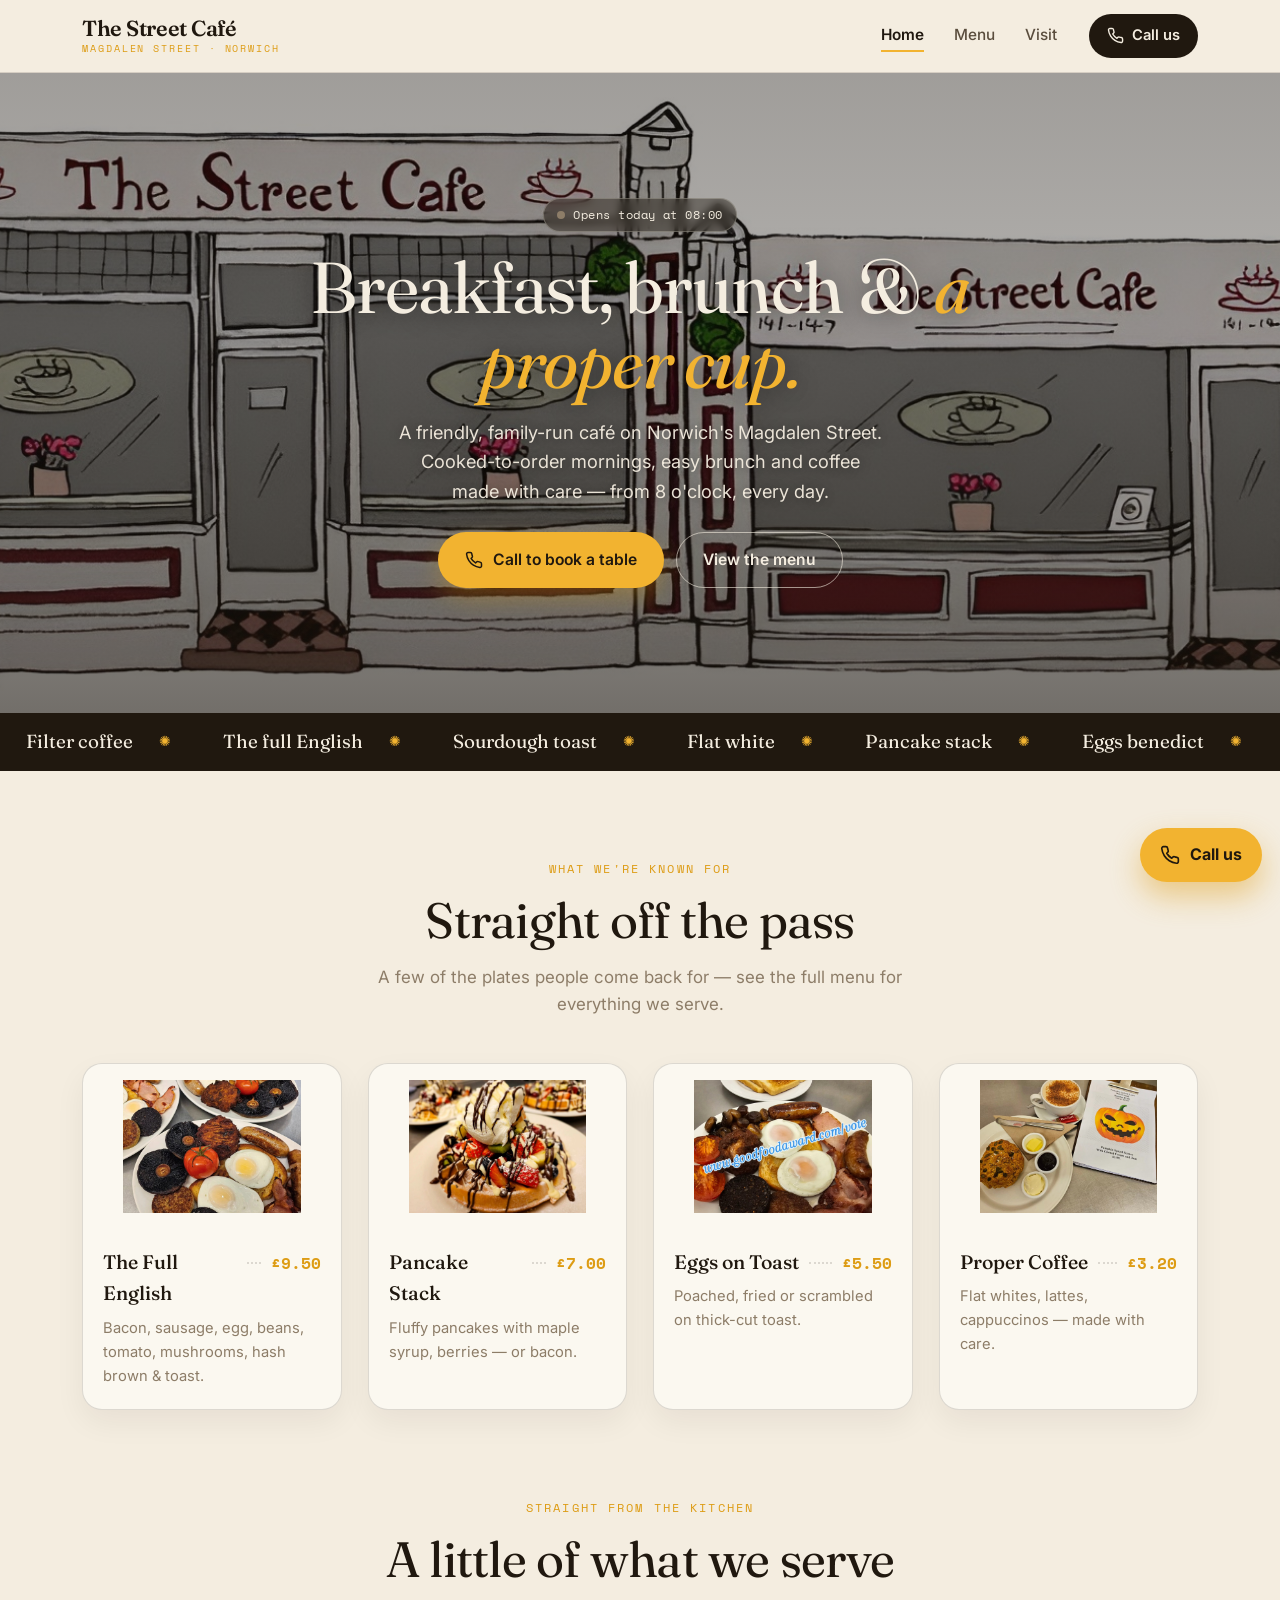
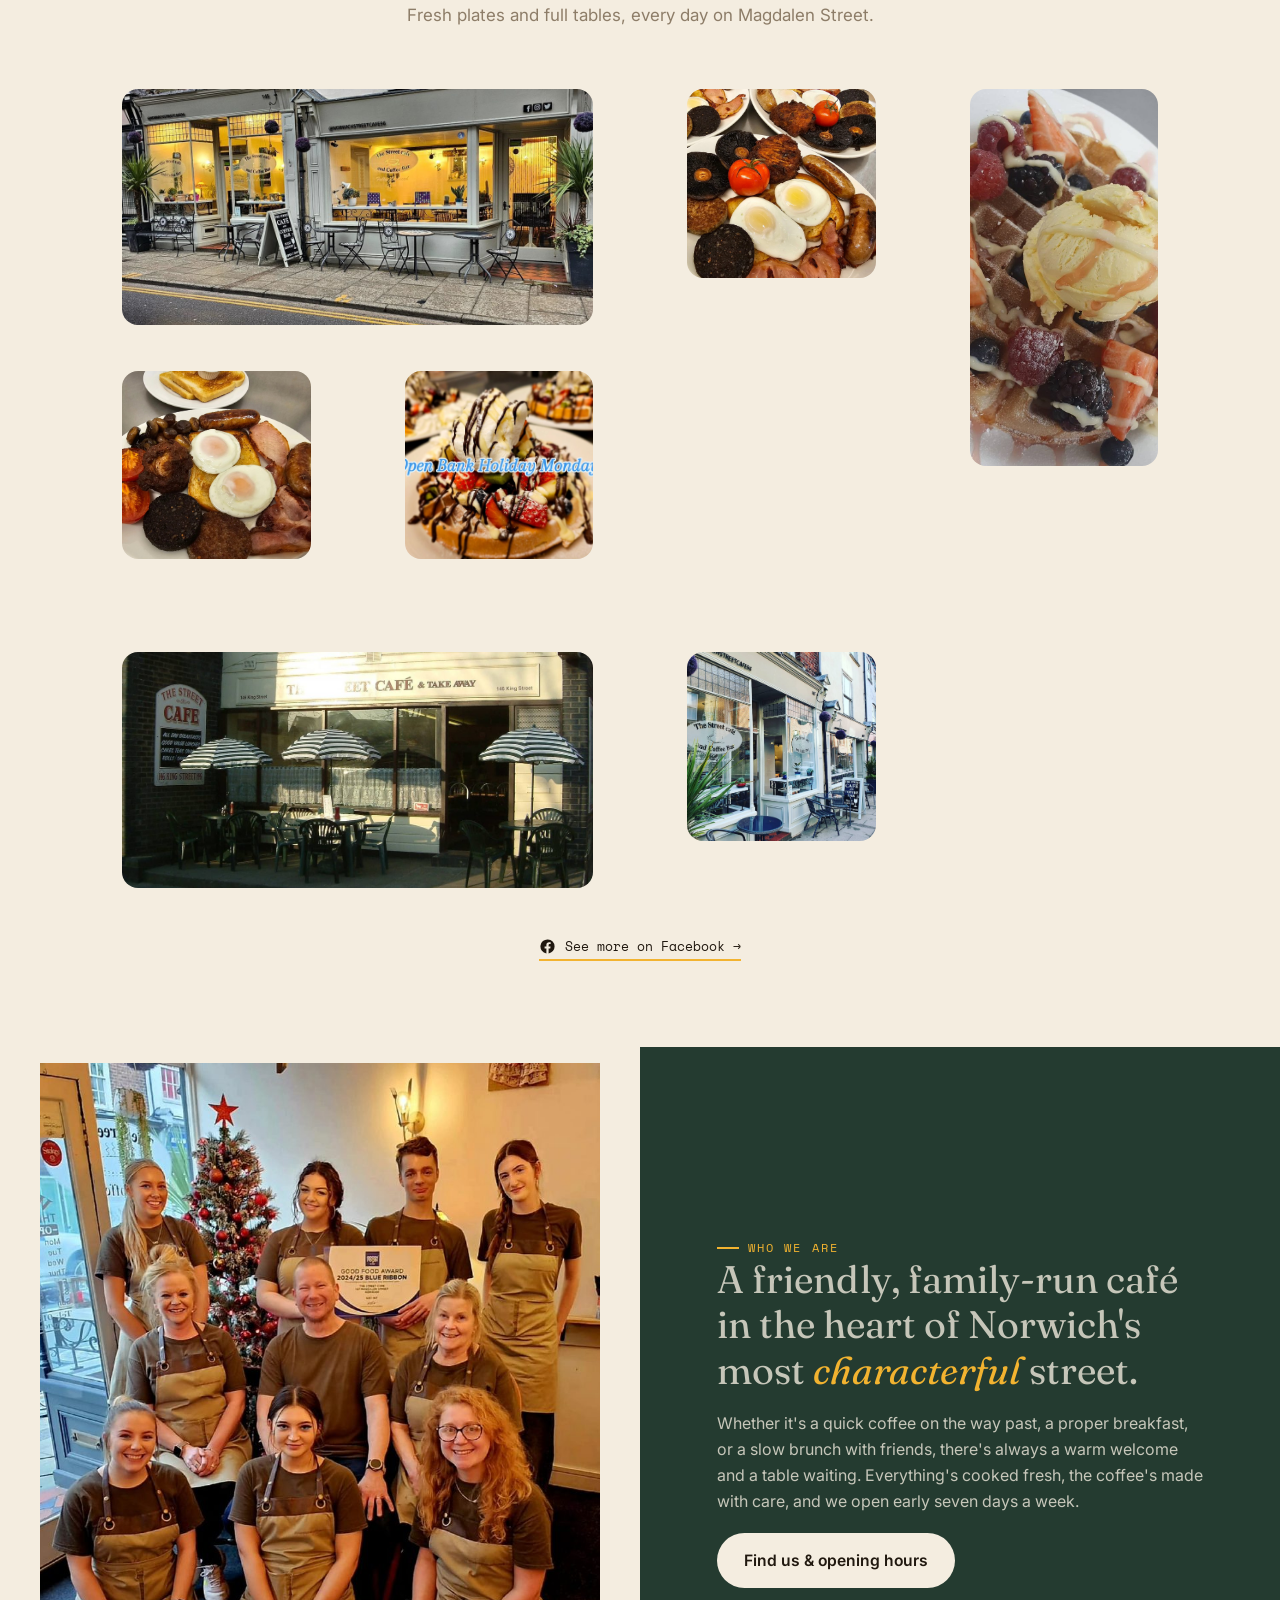
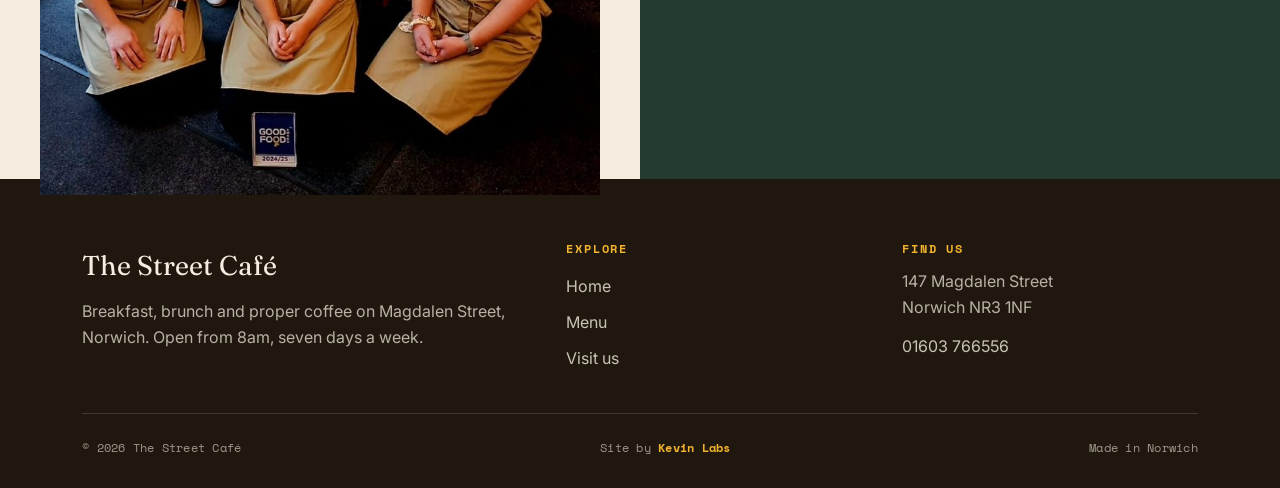
==== commit 4f9caa5e: "Wire in 14 real café photos from Facebook (dishes, gallery, about, exterior, interior) Co-Authored-B" ====
--- a/index.html
+++ b/index.html
@@ -87,8 +87,8 @@
         <div class="sc-dishBody"><div class="sc-dishTop"><span class="nm">Pancake Stack</span><span class="lead"></span><span class="pr">£7.00</span></div><p class="sc-dishDesc">Fluffy pancakes with maple syrup, berries — or bacon.</p></div>
       </article>
       <article class="sc-dish">
-        <figure class="sc-shot"><img class="sc-shotImg" src="assets/photos/dish-avocado.jpg" alt="Smashed avocado on sourdough" loading="lazy"><figcaption class="sc-shotPh">Add <b>dish-avocado.jpg</b></figcaption></figure>
-        <div class="sc-dishBody"><div class="sc-dishTop"><span class="nm">Avocado on Sourdough</span><span class="lead"></span><span class="pr">£7.50</span></div><p class="sc-dishDesc">Smashed avocado, chilli &amp; lemon. Add a poached egg.</p></div>
+        <figure class="sc-shot"><img class="sc-shotImg" src="assets/photos/dish-eggs-on-toast.jpg" alt="Eggs on toast" loading="lazy"><figcaption class="sc-shotPh">Add <b>dish-eggs-on-toast.jpg</b></figcaption></figure>
+        <div class="sc-dishBody"><div class="sc-dishTop"><span class="nm">Eggs on Toast</span><span class="lead"></span><span class="pr">£5.50</span></div><p class="sc-dishDesc">Poached, fried or scrambled on thick-cut toast.</p></div>
       </article>
       <article class="sc-dish">
         <figure class="sc-shot"><img class="sc-shotImg" src="assets/photos/dish-coffee.jpg" alt="A freshly made flat white" loading="lazy"><figcaption class="sc-shotPh">Add <b>dish-coffee.jpg</b></figcaption></figure>
